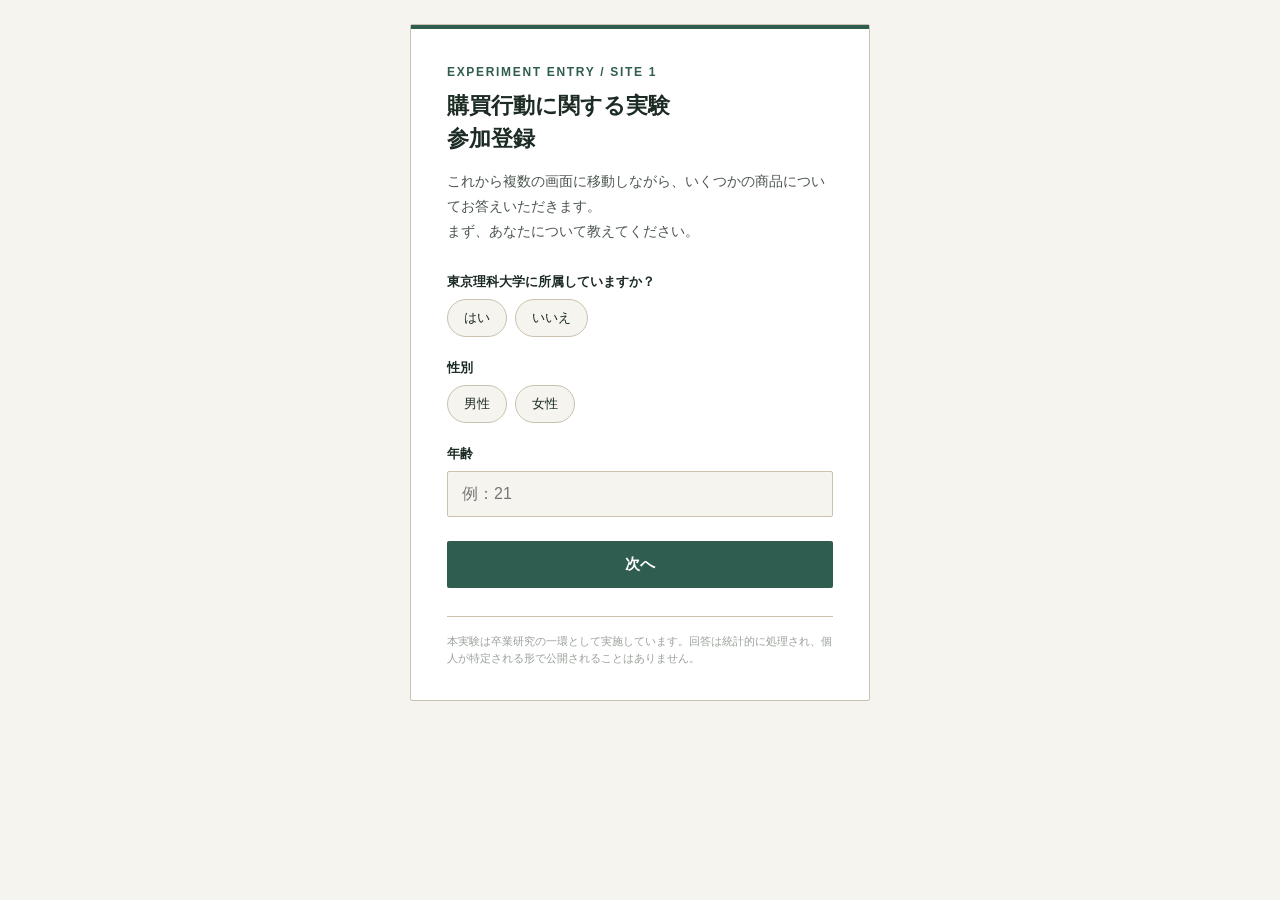
==== site1/index.html @ a8ebb611 "Add files via upload" ====
<!DOCTYPE html>
<html lang="ja">
<head>
<meta charset="UTF-8">
<meta name="viewport" content="width=device-width, initial-scale=1.0">
<title>購買行動に関する実験 - 参加登録</title>
<style>
  :root{
    --ink:#1c2b24;
    --paper:#f6f4ee;
    --line:#c9c2ae;
    --accent:#2f5d4f;
    --accent-soft:#e4ece7;
    --error:#a3402f;
  }
  *{ box-sizing:border-box; }
  html,body{ min-height:100%; }
  body{
    margin:0;
    background:var(--paper);
    color:var(--ink);
    font-family:"Hiragino Sans","Yu Gothic",-apple-system,BlinkMacSystemFont,sans-serif;
    display:flex;
    align-items:flex-start;
    justify-content:center;
    padding:24px;
  }
  .card{
    width:100%;
    max-width:460px;
    background:#fff;
    border:1px solid var(--line);
    border-radius:2px;
    padding:40px 36px 32px;
    position:relative;
  }
  .card::before{
    content:"";
    position:absolute;
    top:0; left:0; right:0;
    height:4px;
    background:var(--accent);
  }
  .eyebrow{
    font-size:12px;
    letter-spacing:.14em;
    color:var(--accent);
    font-weight:600;
    margin-bottom:10px;
  }
  h1{
    font-size:22px;
    line-height:1.5;
    margin:0 0 14px;
    font-weight:700;
  }
  p.desc{
    font-size:14px;
    line-height:1.8;
    color:#4b554e;
    margin:0 0 28px;
  }
  label{
    display:block;
    font-size:13px;
    font-weight:600;
    margin-bottom:8px;
  }
  input[type="text"]{
    width:100%;
    font-size:16px;
    padding:13px 14px;
    border:1px solid var(--line);
    border-radius:2px;
    background:var(--paper);
    color:var(--ink);
    outline:none;
    transition:border-color .15s;
  }
  input[type="text"]:focus{
    border-color:var(--accent);
    background:#fff;
  }
  .hint{
    font-size:12px;
    color:#7a8279;
    margin-top:8px;
  }
  .field{ margin-top:22px; }
  .field label.q{
    display:block;
    font-size:13px;
    font-weight:600;
    margin-bottom:8px;
  }
  .radio-group{
    display:flex;
    flex-wrap:wrap;
    gap:8px;
  }
  .radio-pill{
    padding:9px 16px;
    border:1px solid var(--line);
    border-radius:20px;
    font-size:13px;
    cursor:pointer;
    background:var(--paper);
    transition:background .12s, border-color .12s, color .12s;
    user-select:none;
  }
  .radio-pill:hover{ border-color:var(--accent); }
  .radio-pill.selected{
    background:var(--accent);
    border-color:var(--accent);
    color:#fff;
    font-weight:600;
  }
  input[type="number"]{
    width:100%;
    font-size:16px;
    padding:13px 14px;
    border:1px solid var(--line);
    border-radius:2px;
    background:var(--paper);
    color:var(--ink);
    outline:none;
  }
  input[type="number"]:focus{
    border-color:var(--accent);
    background:#fff;
  }
  .flow-steps{
    margin:0 0 20px;
    padding-left:22px;
    font-size:14px;
    line-height:1.9;
    color:var(--ink);
  }
  .flow-steps li{ margin-bottom:6px; }
  .notice-box{
    background:#fbeae6;
    border:1px solid #e6c3ba;
    color:#7a3325;
    font-size:13px;
    line-height:1.8;
    padding:14px 16px;
    border-radius:2px;
    margin-bottom:24px;
  }
  button{
    width:100%;
    margin-top:24px;
    padding:14px;
    font-size:15px;
    font-weight:700;
    letter-spacing:.02em;
    border:none;
    border-radius:2px;
    background:var(--accent);
    color:#fff;
    cursor:pointer;
    transition:opacity .15s;
  }
  button:disabled{
    opacity:.55;
    cursor:not-allowed;
  }
  .msg{
    margin-top:16px;
    font-size:13px;
    line-height:1.7;
    padding:12px 14px;
    border-radius:2px;
    display:none;
  }
  .msg.error{
    display:block;
    background:#fbeae6;
    color:var(--error);
    border:1px solid #e6c3ba;
  }
  .msg.loading{
    display:block;
    background:var(--accent-soft);
    color:var(--accent);
    border:1px solid #c7d9d0;
  }
  .footer-note{
    margin-top:28px;
    font-size:11px;
    color:#9aa19a;
    line-height:1.6;
    border-top:1px solid var(--line);
    padding-top:16px;
  }
</style>
</head>
<body>

  <div class="card">
    <div class="eyebrow">EXPERIMENT ENTRY / SITE 1</div>
    <h1>購買行動に関する実験<br>参加登録</h1>
    <p class="desc">
      これから複数の画面に移動しながら、いくつかの商品についてお答えいただきます。<br>
      まず、あなたについて教えてください。
    </p>

    <form id="entryForm">
      <div class="field" style="margin-top:0;">
        <label class="q">東京理科大学に所属していますか？</label>
        <div class="radio-group" data-group="affiliation" id="affiliationGroup">
          <div class="radio-pill" data-value="はい">はい</div>
          <div class="radio-pill" data-value="いいえ">いいえ</div>
        </div>
      </div>

      <div class="notice-box" id="rewardNotice" style="display:none;">
        <b>ご注意</b><br>
        この質問と次の入力欄は、<b>実験の報酬をお支払いするために必要な情報</b>としてお尋ねしています。それ以外の目的には使用しません。
      </div>

      <div class="field" id="field-studentId" style="display:none; margin-top:14px;">
        <label class="q" for="studentId">学籍番号</label>
        <input type="text" id="studentId" name="studentId" placeholder="例：24A1234B" autocomplete="off">
        <div class="hint">半角英数字で入力してください。</div>
      </div>

      <div class="field" id="field-email" style="display:none; margin-top:14px;">
        <label class="q" for="emailAddr">メールアドレス</label>
        <input type="text" id="emailAddr" name="emailAddr" placeholder="例：example@rikadai.jp" autocomplete="off">
        <div class="hint">報酬の受け取りに使用するメールアドレスをご入力ください。</div>
      </div>

      <div class="field">
        <label class="q">性別</label>
        <div class="radio-group" data-group="gender" id="genderGroup">
          <div class="radio-pill" data-value="男性">男性</div>
          <div class="radio-pill" data-value="女性">女性</div>
        </div>
      </div>

      <div class="field">
        <label class="q" for="age">年齢</label>
        <input type="number" id="age" min="10" max="100" placeholder="例：21">
      </div>

      <button type="submit" id="submitBtn">次へ</button>

      <div class="msg" id="msgBox"></div>
    </form>

    <div class="footer-note">
      本実験は卒業研究の一環として実施しています。回答は統計的に処理され、個人が特定される形で公開されることはありません。
    </div>
  </div>

  <div class="card" id="flowCard" style="display:none;">
    <div class="eyebrow">実験の流れ</div>
    <h1>これから行っていただく実験について</h1>

    <ol class="flow-steps">
      <li><b>アンケート</b>：商品を選ぶ際に何を重視するかを判定する質問にお答えいただきます。</li>
      <li><b>商品選択の実験</b>：2種類の商品について、実際に商品を選んでいただく実験を1セット4回、それを2財について行っていただきます。</li>
      <li><b>最後に簡単なクイズ</b>：2種類の商品それぞれについて、知識を問う簡単なクイズにお答えいただきます。</li>
    </ol>

    <div class="notice-box">
      <b>ご注意</b><br>
      本実験で提示する商品は、実際に市場に出回っている商品を参考にしていますが、価格や成分などの数値は<b>必ずしも現実の値と一致するものではありません</b>。あらかじめご了承の上、ご回答ください。
    </div>

    <button type="button" id="flowNextBtn">実験を始める</button>
  </div>

<script>
  // ▼ GASデプロイ後に発行される「ウェブアプリのURL」に差し替えてください
  const GAS_URL = "https://script.google.com/macros/s/【ここにver2用の新しいデプロイIDを貼る】/exec";

  // ▼ サイト2のURL（同一リポジトリ内のパスに合わせて調整してください）
  // ▼ リポジトリの絶対URL（全ページ遷移をこれ基準にすることで相対パスの事故を防ぐ）
  const BASE_URL = "https://tomotakasuye191.github.io/CO-SE-ver2/";

  const form = document.getElementById('entryForm');
  const submitBtn = document.getElementById('submitBtn');
  const msgBox = document.getElementById('msgBox');
  const idInput = document.getElementById('studentId');
  const emailInput = document.getElementById('emailAddr');
  const ageInput = document.getElementById('age');
  const genderGroup = document.getElementById('genderGroup');
  const affiliationGroup = document.getElementById('affiliationGroup');
  const rewardNotice = document.getElementById('rewardNotice');
  const fieldStudentId = document.getElementById('field-studentId');
  const fieldEmail = document.getElementById('field-email');
  let selectedGender = '';
  let selectedAffiliation = '';

  genderGroup.querySelectorAll('.radio-pill').forEach(function(pill){
    pill.addEventListener('click', function(){
      genderGroup.querySelectorAll('.radio-pill').forEach(function(p){ p.classList.remove('selected'); });
      pill.classList.add('selected');
      selectedGender = pill.dataset.value;
    });
  });

  affiliationGroup.querySelectorAll('.radio-pill').forEach(function(pill){
    pill.addEventListener('click', function(){
      affiliationGroup.querySelectorAll('.radio-pill').forEach(function(p){ p.classList.remove('selected'); });
      pill.classList.add('selected');
      selectedAffiliation = pill.dataset.value;

      rewardNotice.style.display = 'block';
      if(selectedAffiliation === 'はい'){
        fieldStudentId.style.display = 'block';
        fieldEmail.style.display = 'none';
        emailInput.value = '';
      } else {
        fieldEmail.style.display = 'block';
        fieldStudentId.style.display = 'none';
        idInput.value = '';
      }
    });
  });

  function showMessage(text, type){
    msgBox.textContent = text;
    msgBox.className = 'msg ' + type;
  }

  form.addEventListener('submit', function(e){
    e.preventDefault();

    if(!selectedAffiliation){
      showMessage('東京理科大学への所属の有無を選択してください。', 'error');
      return;
    }

    const idType = (selectedAffiliation === 'はい') ? 'studentId' : 'email';
    const id = (idType === 'studentId') ? idInput.value.trim() : emailInput.value.trim();

    if(!id){
      showMessage(idType === 'studentId' ? '学籍番号を入力してください。' : 'メールアドレスを入力してください。', 'error');
      return;
    }
    if(idType === 'email' && id.indexOf('@') === -1){
      showMessage('正しいメールアドレスを入力してください。', 'error');
      return;
    }

    const age = ageInput.value.trim();
    if(!selectedGender){
      showMessage('性別を選択してください。', 'error');
      return;
    }
    if(!age){
      showMessage('年齢を入力してください。', 'error');
      return;
    }

    submitBtn.disabled = true;
    showMessage('登録しています…', 'loading');
    registerId(id, selectedGender, age, selectedAffiliation, idType, false);
  });

  function registerId(id, gender, age, affiliation, idType, isAutoRetry){
    fetch(GAS_URL, {
      method: 'POST',
      // text/plain にすることでプリフライトを回避し、GAS側のCORS制約を避ける
      headers: { 'Content-Type': 'text/plain;charset=utf-8' },
      body: JSON.stringify({ action: 'register', id: id, gender: gender, age: age, affiliation: affiliation, idType: idType })
    }).then(function(res){ return res.json(); })
      .then(function(data){
        if(data.status !== 'ok'){
          showMessage(data.message || '登録に失敗しました。時間をおいて再度お試しください。', 'error');
          submitBtn.disabled = false;
          return;
        }

        // 以降のサイトへIDや割り当て情報を引き継ぐ
        sessionStorage.setItem('experiment_id', data.id);
        sessionStorage.setItem('experiment_group', data.group);
        sessionStorage.setItem('experiment_good1', data.good1);
        sessionStorage.setItem('experiment_good2', data.good2);
        sessionStorage.setItem('experiment_currentGoodIndex', '1');
        sessionStorage.setItem('experiment_gender', data.gender || gender);
        sessionStorage.setItem('experiment_age', data.age || age);

        const query = new URLSearchParams({
          id: data.id, group: data.group, good1: data.good1, good2: data.good2, current: '1',
          gender: data.gender || gender, age: data.age || age
        });
        // 1財目（good1）を担当する、本番コンジョイントツールへのURL（「実験を始める」ボタンを押すまでは遷移しない）
        const nextUrl = BASE_URL + 'site2/' + data.good1 + '.html?' + query.toString();

        // 登録フォームを隠し、実験の流れ説明・注意事項の画面に切り替える
        document.querySelector('.card:not(#flowCard)').style.display = 'none';
        const flowCard = document.getElementById('flowCard');
        flowCard.style.display = 'block';
        document.getElementById('flowNextBtn').onclick = function(){
          window.location.href = nextUrl;
        };

      }).catch(function(){
        if(!isAutoRetry){
          setTimeout(function(){ registerId(id, gender, age, affiliation, idType, true); }, 800);
          return;
        }
        showMessage('通信エラーが発生しました。ネットワーク環境をご確認の上、再度お試しください。', 'error');
        submitBtn.disabled = false;
      });
  }
</script>

</body>
</html>
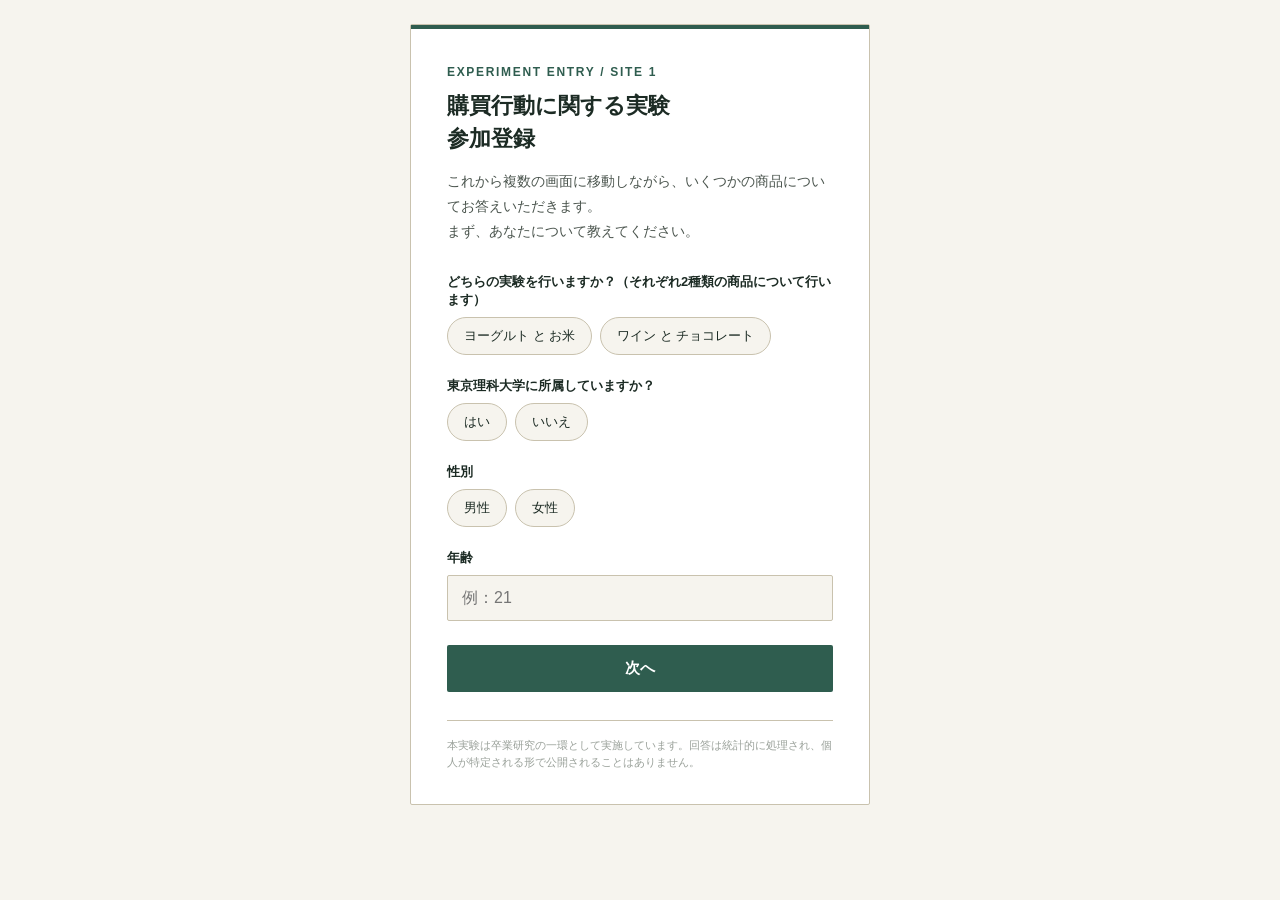
==== commit 2b20608d: "Update index.html" ====
--- a/site1/index.html
+++ b/site1/index.html
@@ -207,6 +207,14 @@
 
     <form id="entryForm">
       <div class="field" style="margin-top:0;">
+        <label class="q">どちらの実験を行いますか？（それぞれ2種類の商品について行います）</label>
+        <div class="radio-group" data-group="pair" id="pairGroup">
+          <div class="radio-pill" data-value="A">ヨーグルト と お米</div>
+          <div class="radio-pill" data-value="B">ワイン と チョコレート</div>
+        </div>
+      </div>
+
+      <div class="field">
         <label class="q">東京理科大学に所属していますか？</label>
         <div class="radio-group" data-group="affiliation" id="affiliationGroup">
           <div class="radio-pill" data-value="はい">はい</div>
@@ -272,13 +280,14 @@
     <button type="button" id="flowNextBtn">実験を始める</button>
   </div>
 
+<script src="../data/config.js"></script>
 <script>
   // ▼ GASデプロイ後に発行される「ウェブアプリのURL」に差し替えてください
-  const GAS_URL = "https://script.google.com/macros/s/【ここにver2用の新しいデプロイIDを貼る】/exec";
+  const GAS_URL = window.EXP_CONFIG.GAS_URL;
 
   // ▼ サイト2のURL（同一リポジトリ内のパスに合わせて調整してください）
   // ▼ リポジトリの絶対URL（全ページ遷移をこれ基準にすることで相対パスの事故を防ぐ）
-  const BASE_URL = "https://tomotakasuye191.github.io/CO-SE-ver2/";
+  const BASE_URL = window.EXP_CONFIG.BASE_URL;
 
   const form = document.getElementById('entryForm');
   const submitBtn = document.getElementById('submitBtn');
@@ -293,6 +302,15 @@
   const fieldEmail = document.getElementById('field-email');
   let selectedGender = '';
   let selectedAffiliation = '';
+  let selectedPair = '';   // 'A' = ヨーグルト＋お米 / 'B' = ワイン＋チョコレート（最初の画面で本人が選ぶ）
+  const pairGroup = document.getElementById('pairGroup');
+  pairGroup.querySelectorAll('.radio-pill').forEach(function(pill){
+    pill.addEventListener('click', function(){
+      pairGroup.querySelectorAll('.radio-pill').forEach(function(p){ p.classList.remove('selected'); });
+      pill.classList.add('selected');
+      selectedPair = pill.dataset.value;
+    });
+  });
 
   genderGroup.querySelectorAll('.radio-pill').forEach(function(pill){
     pill.addEventListener('click', function(){
@@ -329,6 +347,10 @@
   form.addEventListener('submit', function(e){
     e.preventDefault();
 
+    if(!selectedPair){
+      showMessage('どちらの実験を行うかを選択してください。', 'error');
+      return;
+    }
     if(!selectedAffiliation){
       showMessage('東京理科大学への所属の有無を選択してください。', 'error');
       return;
@@ -366,7 +388,7 @@
       method: 'POST',
       // text/plain にすることでプリフライトを回避し、GAS側のCORS制約を避ける
       headers: { 'Content-Type': 'text/plain;charset=utf-8' },
-      body: JSON.stringify({ action: 'register', id: id, gender: gender, age: age, affiliation: affiliation, idType: idType })
+      body: JSON.stringify({ action: 'register', id: id, gender: gender, age: age, affiliation: affiliation, idType: idType, pair: selectedPair })
     }).then(function(res){ return res.json(); })
       .then(function(data){
         if(data.status !== 'ok'){
@@ -411,4 +433,4 @@
 </script>
 
 </body>
-</html>+</html>
